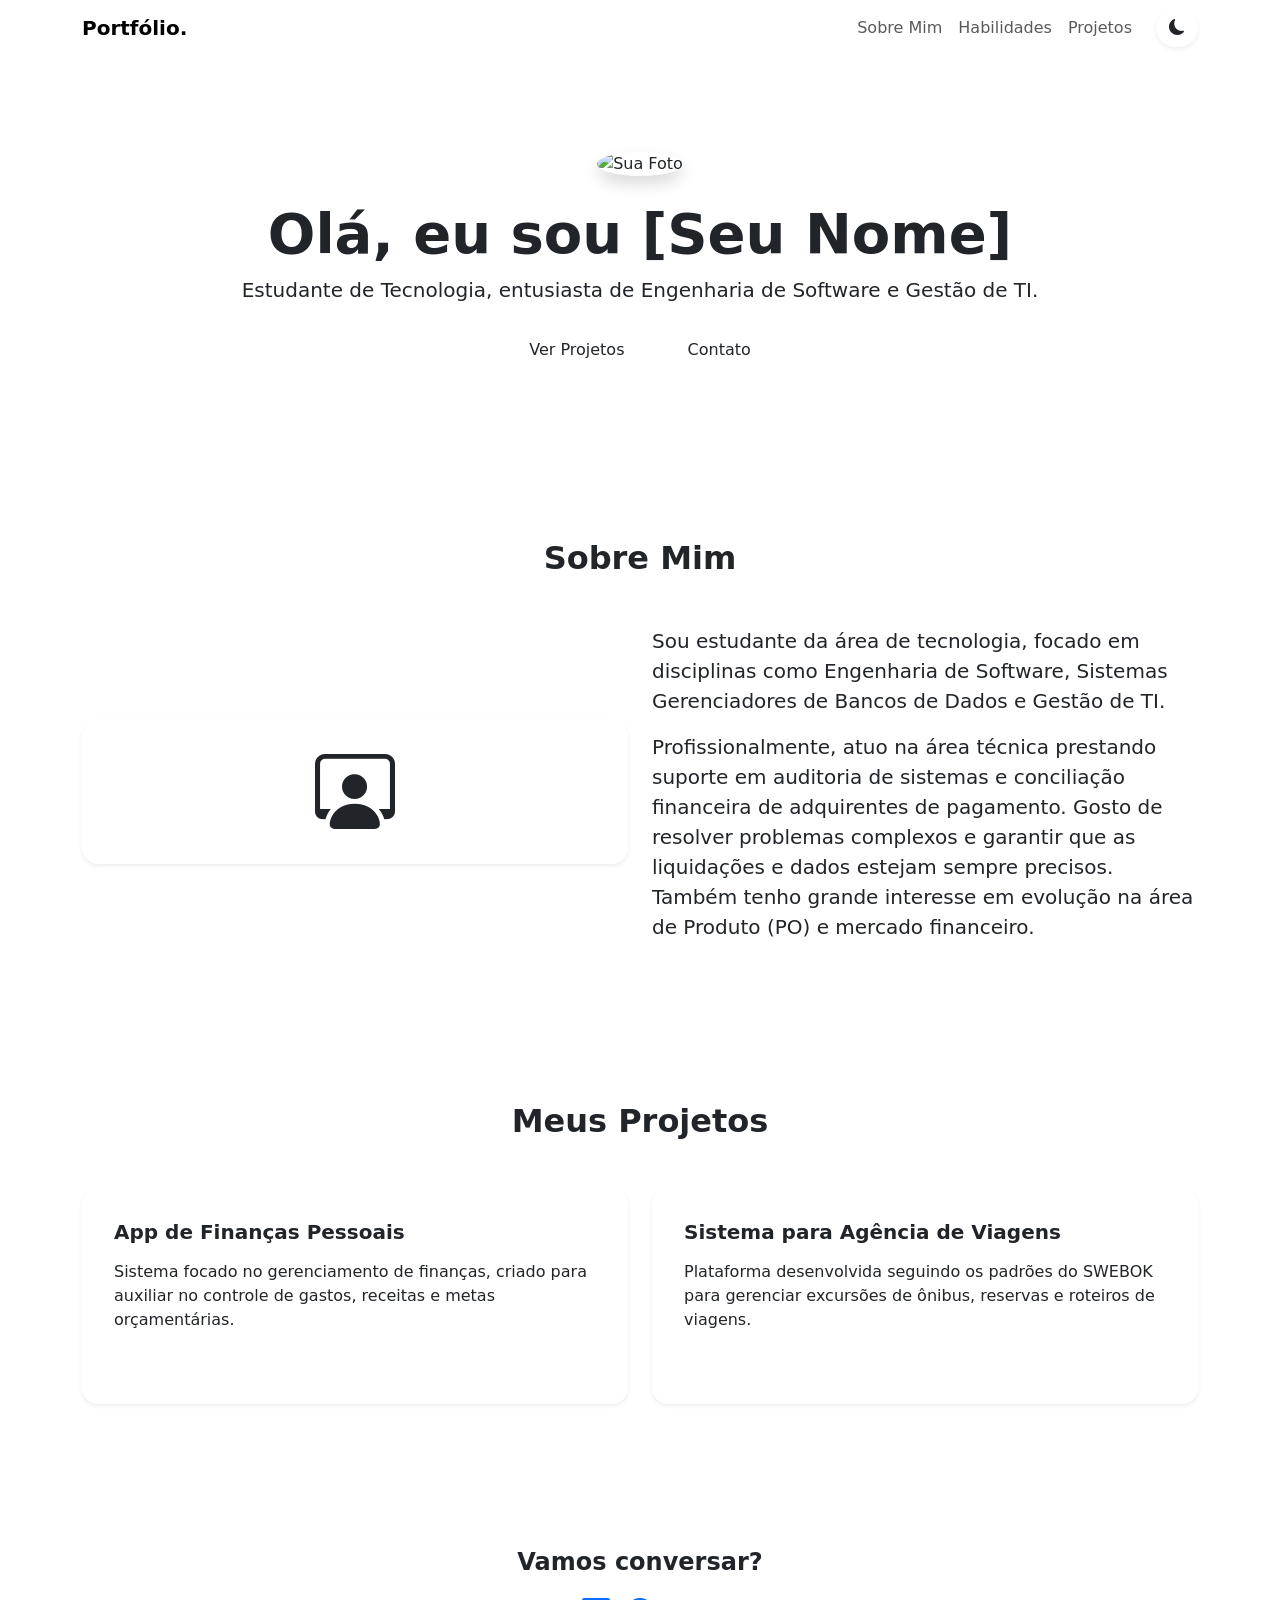
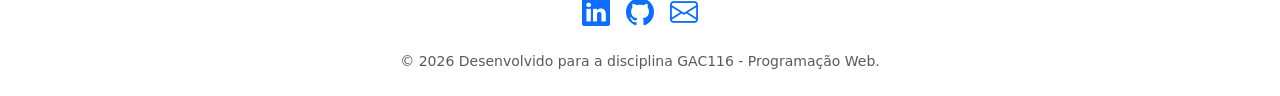
==== bootstrap/index.html @ fc528b40 "Create index.html for portfolio website This HTML file serves as the main structure for a portfolio " ====
<!DOCTYPE html>
<html lang="pt-BR" data-bs-theme="light">
<head>
    <meta charset="UTF-8">
    <meta name="viewport" content="width=device-width, initial-scale=1.0">
    <title>Meu Portfólio | Desenvolvedor & Analista</title>
    <!-- Bootstrap 5 CSS -->
    <link href="https://cdn.jsdelivr.net/npm/bootstrap@5.3.2/dist/css/bootstrap.min.css" rel="stylesheet">
    <!-- Bootstrap Icons -->
    <link rel="stylesheet" href="https://cdn.jsdelivr.net/npm/bootstrap-icons@1.11.1/font/bootstrap-icons.css">
    <!-- CSS Customizado -->
    <link rel="stylesheet" href="assets/css/style.css">
</head>
<body>

    <!-- Navbar -->
    <nav class="navbar navbar-expand-lg sticky-top custom-navbar">
        <div class="container">
            <a class="navbar-brand fw-bold" href="#">Portfólio.</a>
            <button class="navbar-toggler" type="button" data-bs-toggle="collapse" data-bs-target="#navbarNav">
                <span class="navbar-toggler-icon"></span>
            </button>
            <div class="collapse navbar-collapse justify-content-end" id="navbarNav">
                <ul class="navbar-nav align-items-center">
                    <li class="nav-item"><a class="nav-link" href="#sobre">Sobre Mim</a></li>
                    <li class="nav-item"><a class="nav-link" href="#habilidades">Habilidades</a></li>
                    <li class="nav-item"><a class="nav-link" href="#projetos">Projetos</a></li>
                    <li class="nav-item ms-lg-3 mt-2 mt-lg-0">
                        <!-- Botão de Tema Claro/Escuro -->
                        <button id="theme-toggle" class="btn btn-theme-toggle rounded-pill shadow-sm">
                            <i class="bi bi-moon-fill" id="theme-icon"></i>
                        </button>
                    </li>
                </ul>
            </div>
        </div>
    </nav>

    <!-- Hero Section -->
    <section class="hero-section text-center py-5">
        <div class="container py-5">
            <img src="https://ui-avatars.com/api/?name=S+N&background=d4a373&color=fff&size=150" alt="Sua Foto" class="rounded-circle profile-img mb-4 shadow">
            <h1 class="display-4 fw-bold">Olá, eu sou [Seu Nome]</h1>
            <p class="lead mb-4">Estudante de Tecnologia, entusiasta de Engenharia de Software e Gestão de TI.</p>
            <a href="#projetos" class="btn btn-custom-primary rounded-pill px-4 py-2 me-2">Ver Projetos</a>
            <a href="#contato" class="btn btn-outline-custom rounded-pill px-4 py-2">Contato</a>
        </div>
    </section>

    <!-- Sobre Mim -->
    <section id="sobre" class="py-5 bg-section-alt">
        <div class="container py-4">
            <h2 class="text-center fw-bold mb-5">Sobre Mim</h2>
            <div class="row align-items-center">
                <div class="col-md-6 mb-4 mb-md-0">
                    <div class="p-4 custom-card rounded-4 shadow-sm text-center">
                        <i class="bi bi-person-workspace display-1 text-accent"></i>
                    </div>
                </div>
                <div class="col-md-6">
                    <p class="fs-5 text-justify">
                        Sou estudante da área de tecnologia, focado em disciplinas como Engenharia de Software, Sistemas Gerenciadores de Bancos de Dados e Gestão de TI. 
                    </p>
                    <p class="fs-5 text-justify">
                        Profissionalmente, atuo na área técnica prestando suporte em auditoria de sistemas e conciliação financeira de adquirentes de pagamento. Gosto de resolver problemas complexos e garantir que as liquidações e dados estejam sempre precisos. Também tenho grande interesse em evolução na área de Produto (PO) e mercado financeiro.
                    </p>
                </div>
            </div>
        </div>
    </section>

    <!-- Projetos -->
    <section id="projetos" class="py-5">
        <div class="container py-4">
            <h2 class="text-center fw-bold mb-5">Meus Projetos</h2>
            <div class="row g-4">
                <!-- Projeto 1 -->
                <div class="col-md-6">
                    <div class="card h-100 custom-card rounded-4 border-0 shadow-sm p-3">
                        <div class="card-body">
                            <h5 class="card-title fw-bold text-accent">App de Finanças Pessoais</h5>
                            <p class="card-text mt-3">Sistema focado no gerenciamento de finanças, criado para auxiliar no controle de gastos, receitas e metas orçamentárias.</p>
                            <span class="badge bg-pastel-earth me-1">Engenharia de Software</span>
                            <span class="badge bg-pastel-earth">Desenvolvimento</span>
                        </div>
                    </div>
                </div>
                <!-- Projeto 2 -->
                <div class="col-md-6">
                    <div class="card h-100 custom-card rounded-4 border-0 shadow-sm p-3">
                        <div class="card-body">
                            <h5 class="card-title fw-bold text-accent">Sistema para Agência de Viagens</h5>
                            <p class="card-text mt-3">Plataforma desenvolvida seguindo os padrões do SWEBOK para gerenciar excursões de ônibus, reservas e roteiros de viagens.</p>
                            <span class="badge bg-pastel-earth me-1">SWEBOK</span>
                            <span class="badge bg-pastel-earth">Arquitetura</span>
                        </div>
                    </div>
                </div>
            </div>
        </div>
    </section>

    <!-- Footer / Contato -->
    <footer id="contato" class="py-4 text-center mt-5">
        <div class="container">
            <h4 class="fw-bold mb-3">Vamos conversar?</h4>
            <div class="d-flex justify-content-center gap-3 mb-3">
                <a href="#" class="social-icon"><i class="bi bi-linkedin fs-3"></i></a>
                <a href="#" class="social-icon"><i class="bi bi-github fs-3"></i></a>
                <a href="#" class="social-icon"><i class="bi bi-envelope fs-3"></i></a>
            </div>
            <p class="mb-0 small opacity-75">© 2026 Desenvolvido para a disciplina GAC116 - Programação Web.</p>
        </div>
    </footer>

    <!-- Bootstrap Bundle JS -->
    <script src="https://cdn.jsdelivr.net/npm/bootstrap@5.3.2/dist/js/bootstrap.bundle.min.js"></script>
    <!-- Script Customizado -->
    <script src="assets/js/main.js"></script>
</body>
</html>
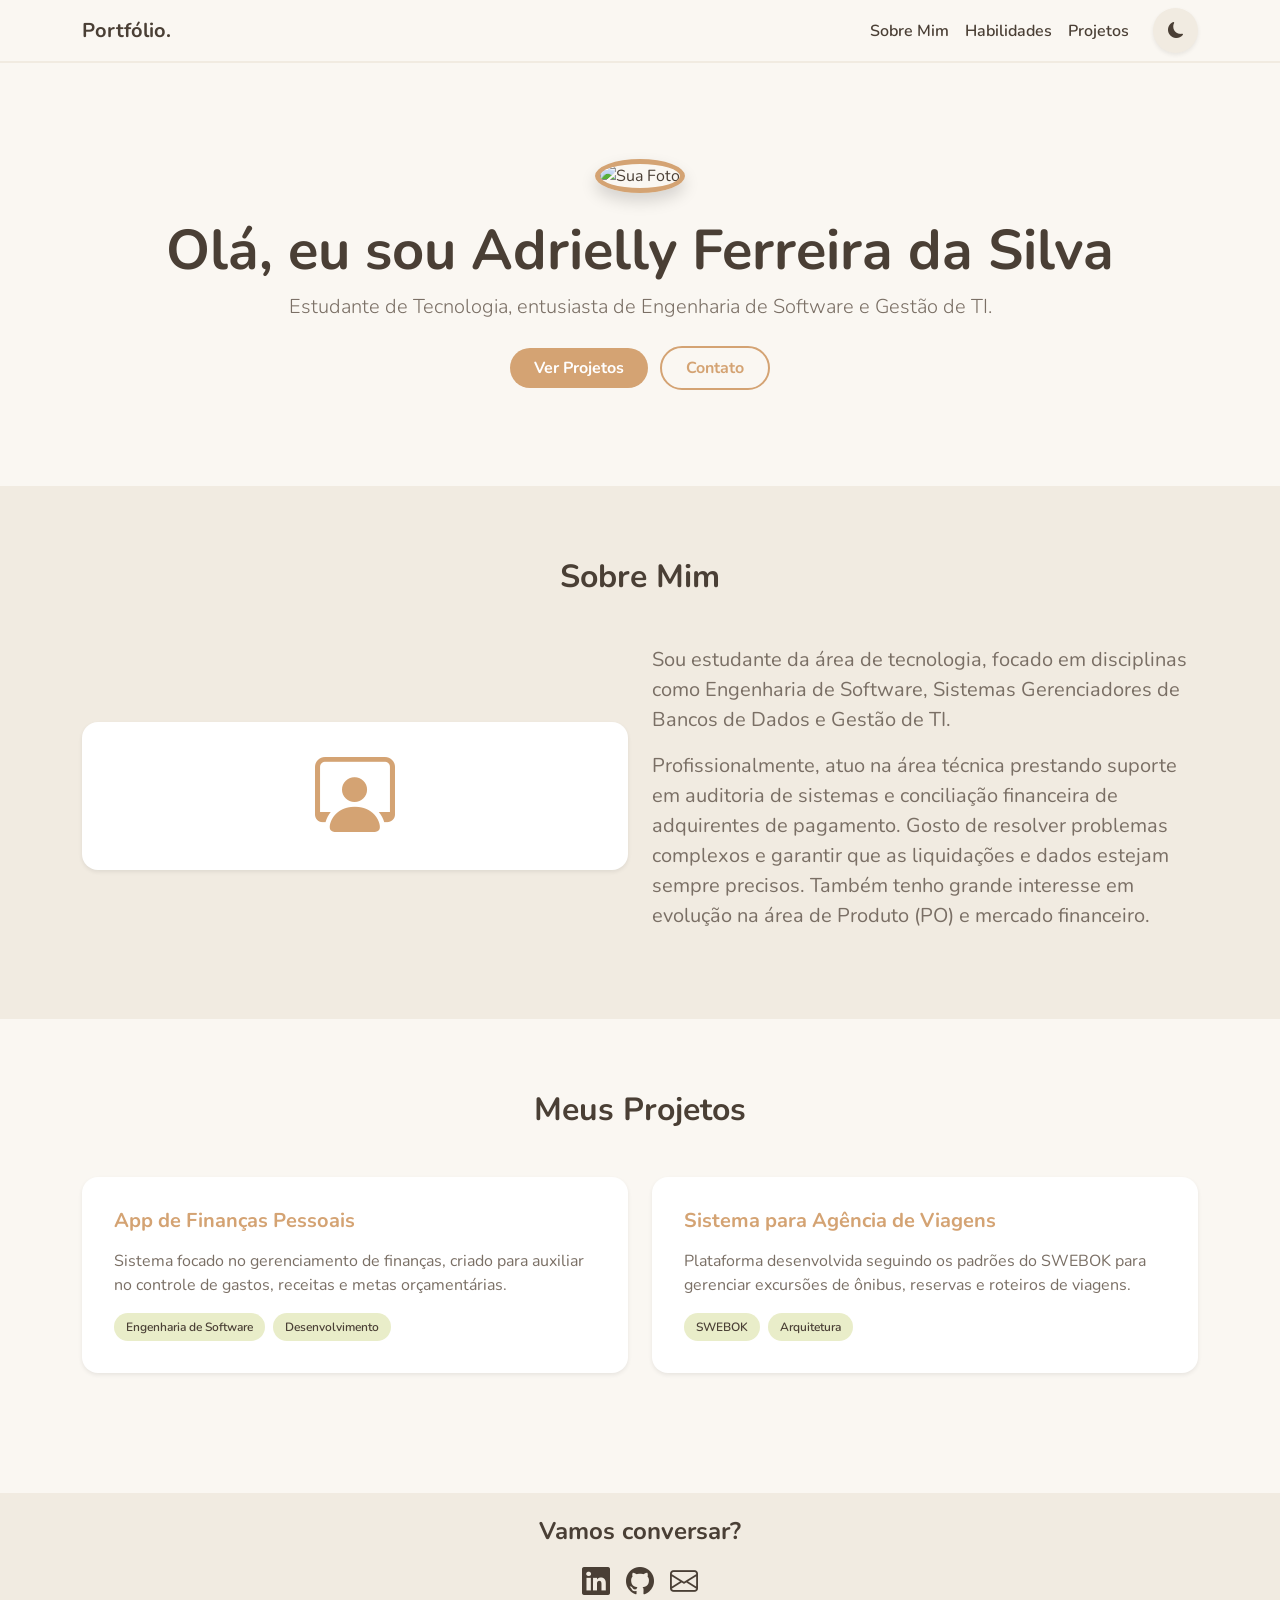
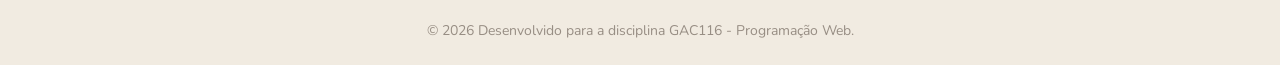
==== commit ddd516b9: "Update index.html" ====
--- a/bootstrap/index.html
+++ b/bootstrap/index.html
@@ -40,7 +40,7 @@
     <section class="hero-section text-center py-5">
         <div class="container py-5">
             <img src="https://ui-avatars.com/api/?name=S+N&background=d4a373&color=fff&size=150" alt="Sua Foto" class="rounded-circle profile-img mb-4 shadow">
-            <h1 class="display-4 fw-bold">Olá, eu sou [Seu Nome]</h1>
+            <h1 class="display-4 fw-bold">Olá, eu sou Adrielly Ferreira da Silva</h1>
             <p class="lead mb-4">Estudante de Tecnologia, entusiasta de Engenharia de Software e Gestão de TI.</p>
             <a href="#projetos" class="btn btn-custom-primary rounded-pill px-4 py-2 me-2">Ver Projetos</a>
             <a href="#contato" class="btn btn-outline-custom rounded-pill px-4 py-2">Contato</a>
@@ -106,7 +106,7 @@
             <h4 class="fw-bold mb-3">Vamos conversar?</h4>
             <div class="d-flex justify-content-center gap-3 mb-3">
                 <a href="#" class="social-icon"><i class="bi bi-linkedin fs-3"></i></a>
-                <a href="#" class="social-icon"><i class="bi bi-github fs-3"></i></a>
+                <a href="https://github.com/dree-pdf/Adrielly.Silva-Personal.Page.git" class="social-icon"><i class="bi bi-github fs-3"></i></a>
                 <a href="#" class="social-icon"><i class="bi bi-envelope fs-3"></i></a>
             </div>
             <p class="mb-0 small opacity-75">© 2026 Desenvolvido para a disciplina GAC116 - Programação Web.</p>
--- a/bootstrap/assets/css/style.css
+++ b/bootstrap/assets/css/style.css
@@ -0,0 +1,141 @@
+/* Importando uma fonte moderna e limpa */
+@import url('https://fonts.googleapis.com/css2?family=Nunito:wght@400;600;700;800&display=swap');
+
+:root {
+    /* Paleta Terrosa e Pastel - Tema Claro */
+    --bg-main: #FAF7F2;
+    --bg-alt: #F1EBE1;
+    --text-main: #4A3F35;
+    --text-muted: #7A6F65;
+    --accent-color: #D4A373;
+    --accent-hover: #b88656;
+    --card-bg: #FFFFFF;
+    --pastel-badge: #E9EDC9;
+}
+
+[data-bs-theme="dark"] {
+    /* Paleta Terrosa e Pastel - Tema Escuro */
+    --bg-main: #2D2824;
+    --bg-alt: #38322D;
+    --text-main: #FDFBF7;
+    --text-muted: #D1C7BD;
+    --accent-color: #D4A373;
+    --accent-hover: #E3B992;
+    --card-bg: #3E3731;
+    --pastel-badge: #5A5348;
+}
+
+body {
+    font-family: 'Nunito', sans-serif;
+    background-color: var(--bg-main);
+    color: var(--text-main);
+    transition: background-color 0.3s ease, color 0.3s ease;
+}
+
+/* Navbar Customizada */
+.custom-navbar {
+    background-color: var(--bg-main);
+    border-bottom: 2px solid var(--bg-alt);
+    transition: background-color 0.3s ease;
+}
+
+.custom-navbar .navbar-brand, 
+.custom-navbar .nav-link {
+    color: var(--text-main) !important;
+    font-weight: 600;
+}
+
+.custom-navbar .nav-link:hover {
+    color: var(--accent-color) !important;
+}
+
+/* Utilitários Visuais */
+.text-accent {
+    color: var(--accent-color);
+}
+
+.bg-section-alt {
+    background-color: var(--bg-alt);
+}
+
+.custom-card {
+    background-color: var(--card-bg);
+    transition: transform 0.3s ease, box-shadow 0.3s ease;
+    border: 2px solid transparent;
+}
+
+.custom-card:hover {
+    transform: translateY(-5px);
+    border-color: var(--bg-alt);
+    box-shadow: 0 10px 20px rgba(0,0,0,0.05) !important;
+}
+
+/* Badges e Botões */
+.bg-pastel-earth {
+    background-color: var(--pastel-badge);
+    color: var(--text-main);
+    font-weight: 600;
+    padding: 8px 12px;
+    border-radius: 20px;
+}
+
+.btn-custom-primary {
+    background-color: var(--accent-color);
+    color: #fff;
+    font-weight: 700;
+    border: none;
+}
+
+.btn-custom-primary:hover {
+    background-color: var(--accent-hover);
+    color: #fff;
+}
+
+.btn-outline-custom {
+    border: 2px solid var(--accent-color);
+    color: var(--accent-color);
+    font-weight: 700;
+}
+
+.btn-outline-custom:hover {
+    background-color: var(--accent-color);
+    color: #fff;
+}
+
+.btn-theme-toggle {
+    background-color: var(--bg-alt);
+    color: var(--text-main);
+    border: none;
+    width: 45px;
+    height: 45px;
+    display: flex;
+    align-items: center;
+    justify-content: center;
+}
+
+.btn-theme-toggle:hover {
+    background-color: var(--pastel-badge);
+}
+
+/* Imagem e Footer */
+.profile-img {
+    border: 5px solid var(--accent-color);
+}
+
+footer {
+    background-color: var(--bg-alt);
+}
+
+.social-icon {
+    color: var(--text-main);
+    transition: color 0.3s ease;
+}
+
+.social-icon:hover {
+    color: var(--accent-color);
+}
+
+/* Ajustes gerais de texto para legibilidade */
+p {
+    color: var(--text-muted);
+}
